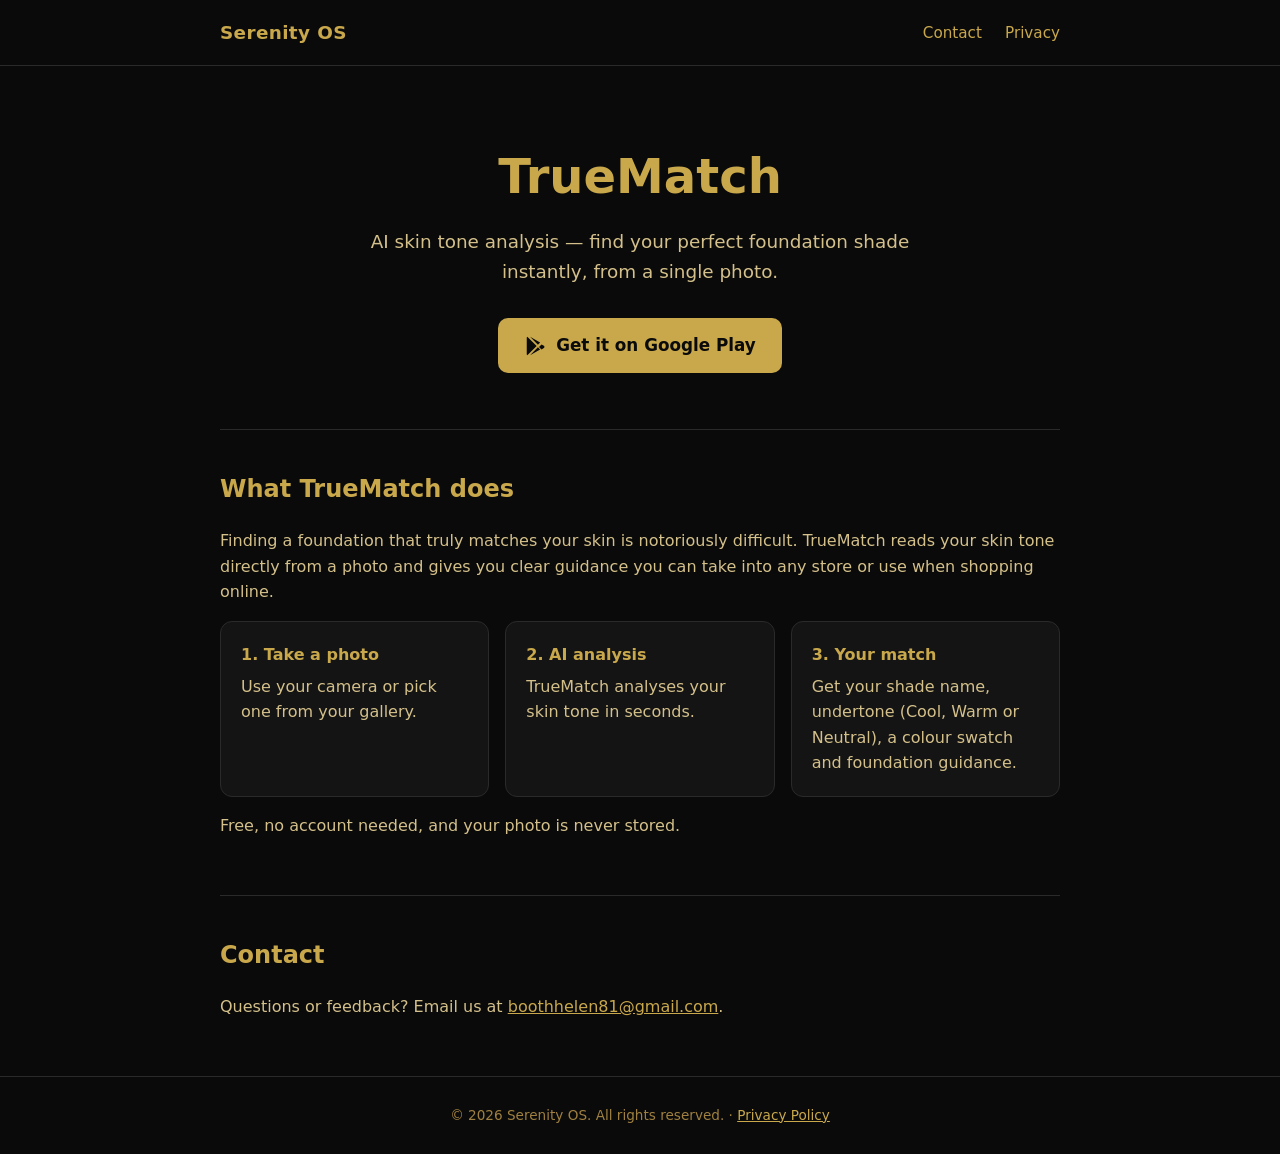
==== index.html @ 1fd8f5d9 "First version of website" ====
<!doctype html>
<html lang="en-GB">
<head>
  <meta charset="utf-8">
  <meta name="viewport" content="width=device-width, initial-scale=1">
  <title>TrueMatch by Serenity OS</title>
  <meta name="description" content="TrueMatch uses AI to analyse your skin tone from a single photo and find your perfect foundation shade.">
  <link rel="stylesheet" href="style.css">
</head>
<body>
  <header>
    <div class="wrap">
      <a class="brand" href="index.html">Serenity OS</a>
      <nav>
        <a href="#contact">Contact</a>
        <a href="privacy.html">Privacy</a>
      </nav>
    </div>
  </header>

  <main class="wrap">
    <div class="hero">
      <h1>TrueMatch</h1>
      <p>AI skin tone analysis &mdash; find your perfect foundation shade instantly, from a single photo.</p>
      <a class="play-btn" href="https://play.google.com/store/apps/details?id=uk.co.serenityos.truematchai" target="_blank" rel="noopener">
        <svg viewBox="0 0 24 24" aria-hidden="true"><path fill="currentColor" d="M3.6 1.8 13.8 12 3.6 22.2c-.4-.2-.6-.6-.6-1.1V2.9c0-.5.2-.9.6-1.1Zm11.6 11.6 2.4 2.4-11 6.3 8.6-8.7Zm3.9-3.1 2.6 1.5c.8.5.8 1.9 0 2.4l-2.6 1.5-2.7-2.7 2.7-2.7ZM6.6 1.9l11 6.3-2.4 2.4-8.6-8.7Z"/></svg>
        Get it on Google Play
      </a>
    </div>

    <section>
      <h2>What TrueMatch does</h2>
      <p>Finding a foundation that truly matches your skin is notoriously difficult. TrueMatch reads your skin tone directly from a photo and gives you clear guidance you can take into any store or use when shopping online.</p>
      <ul class="steps">
        <li><strong>1. Take a photo</strong>Use your camera or pick one from your gallery.</li>
        <li><strong>2. AI analysis</strong>TrueMatch analyses your skin tone in seconds.</li>
        <li><strong>3. Your match</strong>Get your shade name, undertone (Cool, Warm or Neutral), a colour swatch and foundation guidance.</li>
      </ul>
      <p>Free, no account needed, and your photo is never stored.</p>
    </section>

    <section id="contact">
      <h2>Contact</h2>
      <p>Questions or feedback? Email us at <a href="mailto:boothhelen81@gmail.com">boothhelen81@gmail.com</a>.</p>
    </section>
  </main>

  <footer>
    <div class="wrap">
      &copy; 2026 Serenity OS. All rights reserved. &middot; <a href="privacy.html">Privacy Policy</a>
    </div>
  </footer>
</body>
</html>
---- style.css ----
:root {
  --bg: #0a0a0a;
  --panel: #141414;
  --line: #2a2a2a;
  --gold: #c9a84c;
  --text: #d4c08a;
  --muted: #a08040;
}

* { box-sizing: border-box; }

body {
  margin: 0;
  background: var(--bg);
  color: var(--text);
  font-family: system-ui, -apple-system, "Segoe UI", Roboto, sans-serif;
  line-height: 1.6;
}

a { color: var(--gold); }

.wrap { max-width: 880px; margin: 0 auto; padding: 0 20px; }

header { border-bottom: 1px solid var(--line); }
header .wrap { display: flex; justify-content: space-between; align-items: center; padding-top: 18px; padding-bottom: 18px; }
.brand { color: var(--gold); font-weight: 700; font-size: 1.15rem; text-decoration: none; letter-spacing: .02em; }
nav a { margin-left: 18px; text-decoration: none; font-size: .95rem; }

.hero { text-align: center; padding: 72px 0 56px; }
.hero h1 { color: var(--gold); font-size: clamp(2rem, 6vw, 3rem); margin: 0 0 12px; }
.hero p { font-size: 1.15rem; max-width: 560px; margin: 0 auto 32px; }

.play-btn {
  display: inline-flex; align-items: center; gap: 10px;
  background: var(--gold); color: #0a0a0a;
  padding: 14px 26px; border-radius: 10px;
  font-weight: 700; text-decoration: none; font-size: 1.05rem;
}
.play-btn:hover { background: #ddbc5e; }
.play-btn svg { width: 22px; height: 22px; }

section { padding: 40px 0; border-top: 1px solid var(--line); }
h2 { color: var(--gold); margin-top: 0; }

.steps { display: grid; grid-template-columns: repeat(auto-fit, minmax(220px, 1fr)); gap: 16px; padding: 0; list-style: none; }
.steps li { background: var(--panel); border: 1px solid var(--line); border-radius: 12px; padding: 20px; }
.steps strong { color: var(--gold); display: block; margin-bottom: 6px; }

footer { border-top: 1px solid var(--line); padding: 28px 0; font-size: .85rem; color: var(--muted); text-align: center; }

.policy { padding: 48px 0; }
.policy h1 { color: var(--gold); margin-bottom: 4px; }
.policy .updated { color: var(--muted); font-size: .9rem; margin-bottom: 32px; }
.policy section { padding: 20px 0; border: 0; }
.policy h2 { font-size: 1.25rem; }
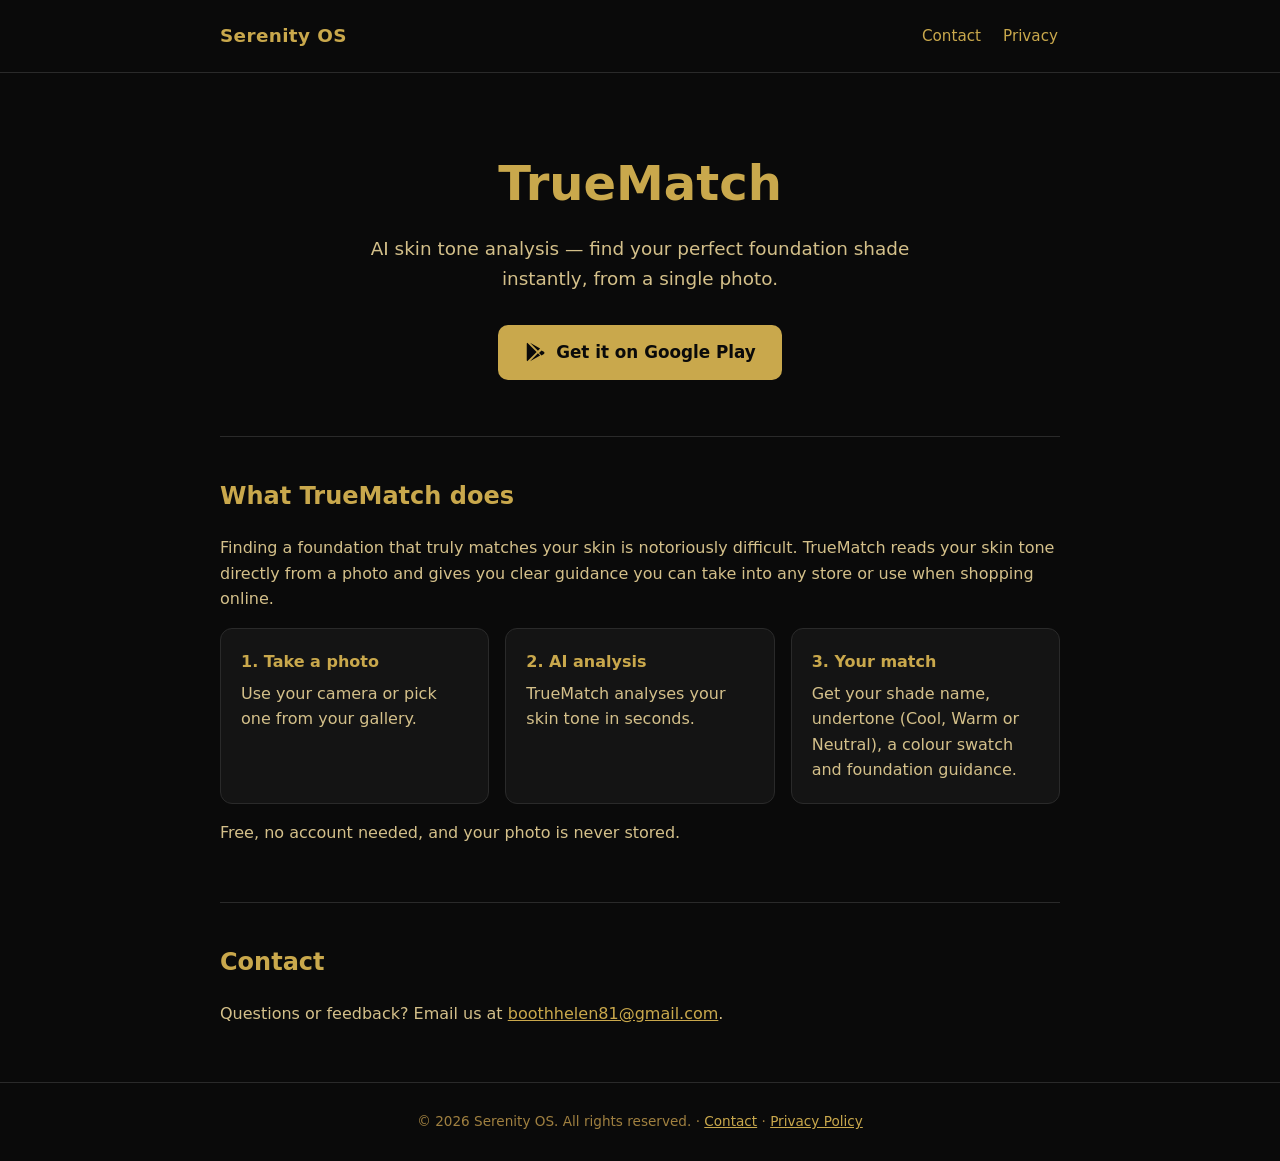
==== commit 8834db77: "Make header nav links visible on small screens; add Contact and Privacy links to footers Co-Authored" ====
--- a/index.html
+++ b/index.html
@@ -47,7 +47,7 @@
 
   <footer>
     <div class="wrap">
-      &copy; 2026 Serenity OS. All rights reserved. &middot; <a href="privacy.html">Privacy Policy</a>
+      &copy; 2026 Serenity OS. All rights reserved. &middot; <a href="#contact">Contact</a> &middot; <a href="privacy.html">Privacy Policy</a>
     </div>
   </footer>
 </body>
--- a/style.css
+++ b/style.css
@@ -22,9 +22,15 @@
 .wrap { max-width: 880px; margin: 0 auto; padding: 0 20px; }
 
 header { border-bottom: 1px solid var(--line); }
-header .wrap { display: flex; justify-content: space-between; align-items: center; padding-top: 18px; padding-bottom: 18px; }
+header .wrap { display: flex; flex-wrap: wrap; justify-content: space-between; align-items: center; gap: 8px 16px; padding-top: 18px; padding-bottom: 18px; }
 .brand { color: var(--gold); font-weight: 700; font-size: 1.15rem; text-decoration: none; letter-spacing: .02em; }
-nav a { margin-left: 18px; text-decoration: none; font-size: .95rem; }
+nav { display: flex; flex-wrap: wrap; gap: 6px 18px; }
+nav a { display: inline-block; padding: 6px 2px; text-decoration: none; font-size: .95rem; }
+
+@media (max-width: 480px) {
+  header .wrap { flex-direction: column; justify-content: center; }
+  nav { justify-content: center; }
+}
 
 .hero { text-align: center; padding: 72px 0 56px; }
 .hero h1 { color: var(--gold); font-size: clamp(2rem, 6vw, 3rem); margin: 0 0 12px; }
